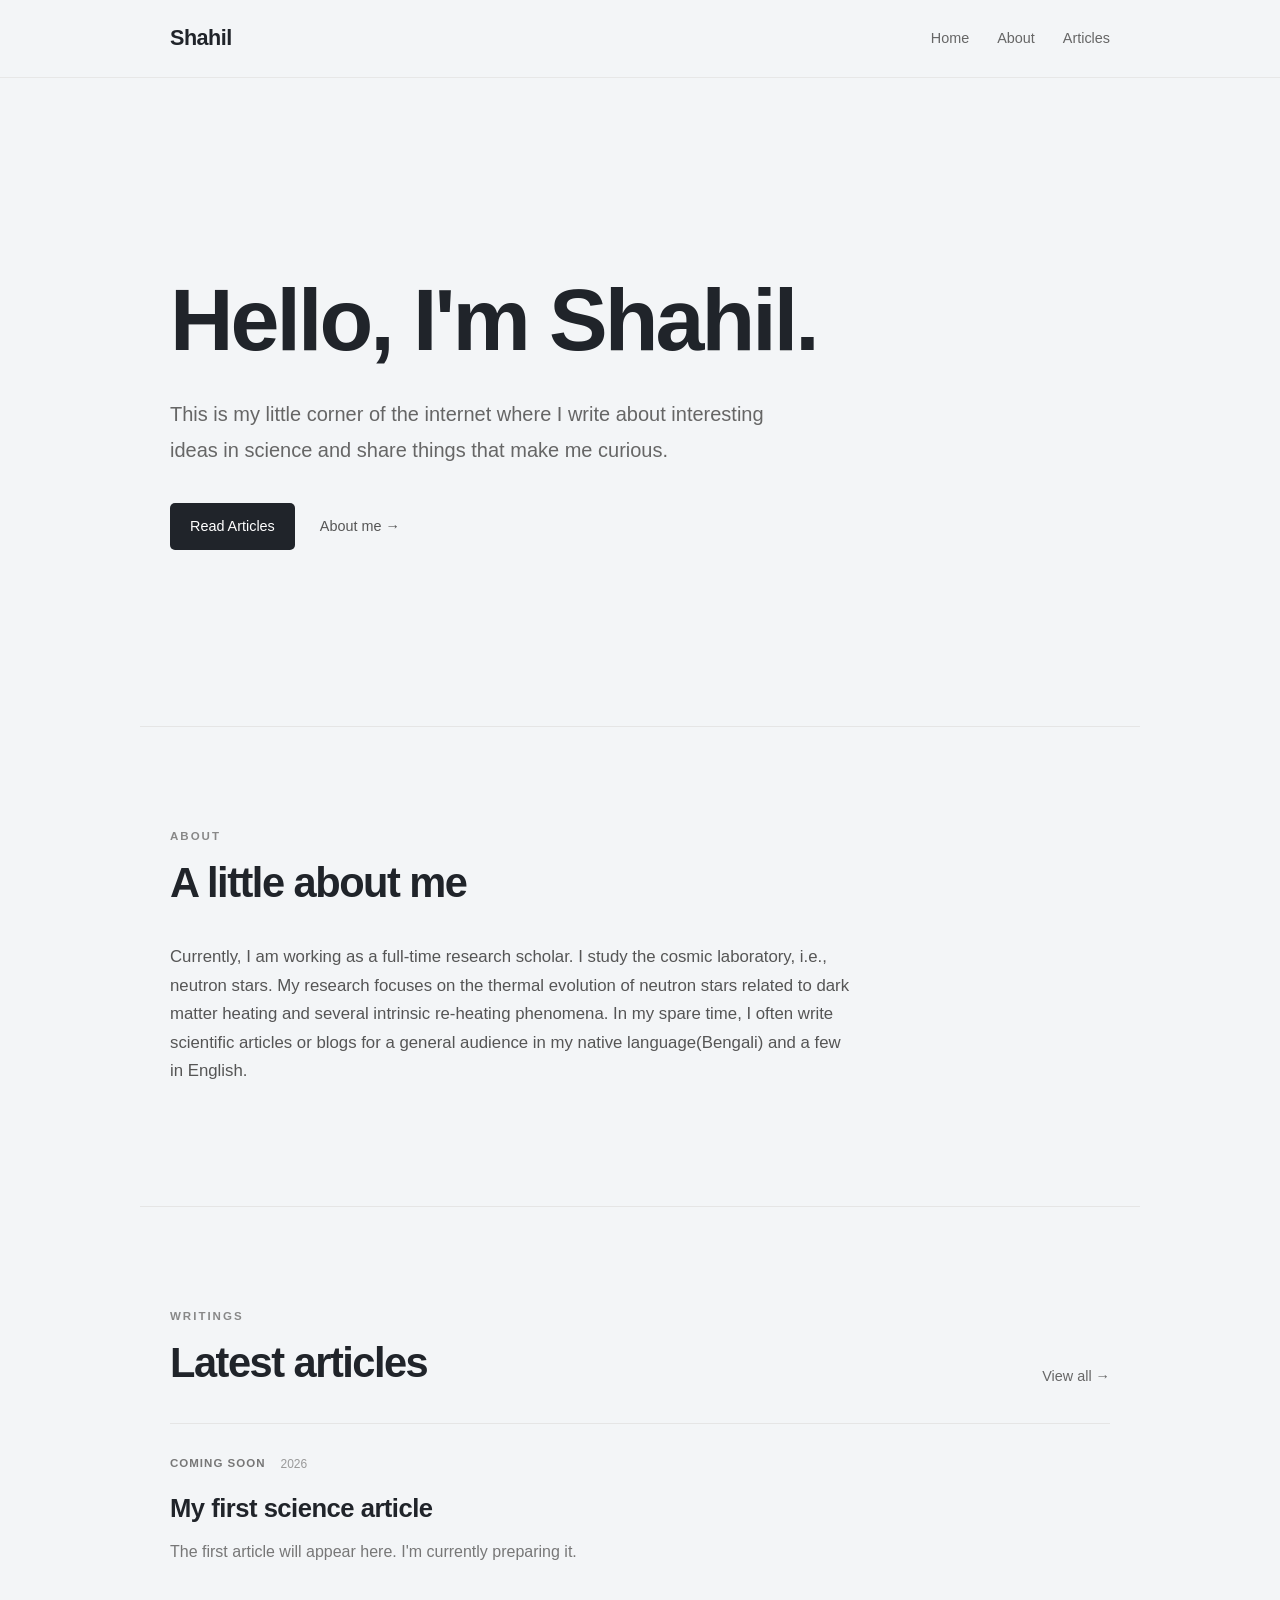
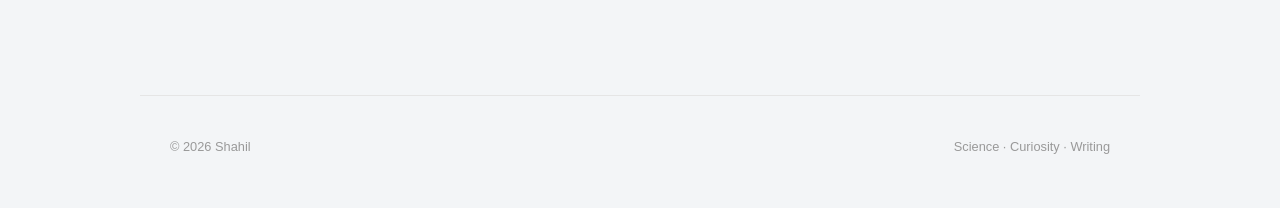
==== index.html @ 0a45401c "Revise about section with new research details Updated personal introduction and research focus in t" ====
<link rel="stylesheet" href="style.css">



<!DOCTYPE html>
<html lang="en">

<head>

    <meta charset="UTF-8">

    <meta name="viewport"
          content="width=device-width, initial-scale=1.0">

    <title>Shahil</title>

    <meta name="description"
          content="Shahil's personal website and science writing.">

    <link rel="stylesheet" href="style.css">

</head>


<body>


<!-- ================= NAVIGATION ================= -->

<header class="navbar">

    <div class="nav-container">

        <a href="index.html" class="logo">
            Shahil
        </a>

        <nav>

            <a href="index.html">
                Home
            </a>

            <a href="#about">
                About
            </a>

            <a href="articles.html">
                Articles
            </a>

        </nav>

    </div>

</header>



<!-- ================= MAIN ================= -->

<main>


    <!-- HERO -->

    <section class="hero">

        <div class="hero-content">

            <h1>
                Hello, I'm Shahil.
            </h1>

            <p>
                This is my little corner of the internet where
                I write about interesting ideas in science and
                share things that make me curious.
            </p>

            <div class="hero-buttons">

                <a href="articles.html"
                   class="button">
                    Read Articles
                </a>

                <a href="#about"
                   class="text-button">
                    About me →
                </a>

            </div>

        </div>

    </section>



    <!-- ABOUT -->

    <section id="about"
             class="section about">

        <div class="section-label">
            ABOUT
        </div>

        <h2>
            A little about me
        </h2>

        <div class="about-text">

            <p>
               Currently, I am working as a full-time research scholar. I study the cosmic laboratory, i.e., neutron stars. 
                My research focuses on the thermal evolution of neutron stars related to dark matter heating and several 
                intrinsic re-heating phenomena. In my spare time, I often write scientific articles or blogs for a general 
                audience in my native language(Bengali) and a few in English.
            </p>

           

        </div>

    </section>



    <!-- ARTICLES -->

    <section class="section articles">

        <div class="section-top">

            <div>

                <div class="section-label">
                    WRITINGS
                </div>

                <h2>
                    Latest articles
                </h2>

            </div>

            <a href="articles.html"
               class="view-all">
                View all →
            </a>

        </div>


        <!-- ARTICLE CARD -->

        <article class="article-card">

            <div class="article-info">

                <span class="language">
                    Coming soon
                </span>

                <span class="date">
                    2026
                </span>

            </div>

            <h3>
                My first science article
            </h3>

            <p>
                The first article will appear here.
                I'm currently preparing it.
            </p>

        </article>


    </section>



</main>



<!-- ================= FOOTER ================= -->

<footer>

    <p>
        © 2026 Shahil
    </p>

    <p>
        Science · Curiosity · Writing
    </p>

</footer>


</body>

</html>
---- style.css ----
/* =====================================================
   GENERAL
   ===================================================== */

* {
    margin: 0;
    padding: 0;
    box-sizing: border-box;
}


html {
    scroll-behavior: smooth;
}


body {

    font-family:
        -apple-system,
        BlinkMacSystemFont,
        "Segoe UI",
        Roboto,
        Helvetica,
        Arial,
        sans-serif;

    background: #f3f5f7;

    color: #20242a;

    line-height: 1.7;
}


a {
    color: inherit;
    text-decoration: none;
}



/* =====================================================
   NAVIGATION
   ===================================================== */

.navbar {

    position: sticky;

    top: 0;

    z-index: 100;

    background: rgba(243, 245, 247, 0.94);

    backdrop-filter: blur(10px);

    border-bottom: 1px solid #e7e7e7;
}


.nav-container {

    max-width: 1000px;

    margin: auto;

    padding: 20px 30px;

    display: flex;

    justify-content: space-between;

    align-items: center;
}


.logo {

    font-size: 1.35rem;

    font-weight: 700;

    letter-spacing: -0.5px;
}


nav {

    display: flex;

    gap: 28px;
}


nav a {

    font-size: 0.9rem;

    color: #666;

    transition: color 0.2s ease;
}


nav a:hover {

    color: #111;
}



/* =====================================================
   HERO
   ===================================================== */

.hero {

    max-width: 1000px;

    min-height: 72vh;

    margin: auto;

    padding: 120px 30px 100px;

    display: flex;

    align-items: center;
}


.hero-content {

    max-width: 700px;
}


.hero h1 {

    font-size: clamp(3rem, 7vw, 5.5rem);

    line-height: 1.05;

    letter-spacing: -3px;

    margin-bottom: 30px;
}


.hero p {

    max-width: 620px;

    font-size: 1.25rem;

    color: #666;

    line-height: 1.8;

    margin-bottom: 35px;
}


.hero-buttons {

    display: flex;

    align-items: center;

    gap: 25px;

    flex-wrap: wrap;
}


.button {

    display: inline-block;

    padding: 11px 20px;

    background: #20242a;

    color: white;

    border-radius: 5px;

    font-size: 0.9rem;

    transition:
        transform 0.2s ease,
        background 0.2s ease;
}


.button:hover {

    transform: translateY(-2px);

    background: #000;
}


.text-button {

    font-size: 0.9rem;

    color: #555;
}


.text-button:hover {

    color: #000;
}



/* =====================================================
   SECTIONS
   ===================================================== */

.section {

    max-width: 1000px;

    margin: auto;

    padding: 100px 30px;
}


.section-label {

    font-size: 0.72rem;

    font-weight: 700;

    letter-spacing: 2px;

    color: #888;

    margin-bottom: 12px;
}


.section h2 {

    font-size: 2.6rem;

    letter-spacing: -1.5px;

    line-height: 1.2;

    margin-bottom: 35px;
}



/* =====================================================
   ABOUT
   ===================================================== */

.about {

    border-top: 1px solid #e5e5e5;
}


.about-text {

    max-width: 680px;
}


.about-text p {

    color: #555;

    font-size: 1.05rem;

    margin-bottom: 20px;
}



/* =====================================================
   ARTICLES
   ===================================================== */

.articles {

    border-top: 1px solid #e5e5e5;
}


.section-top {

    display: flex;

    justify-content: space-between;

    align-items: flex-end;

    gap: 20px;

    margin-bottom: 35px;
}


.section-top h2 {

    margin-bottom: 0;
}


.view-all {

    color: #666;

    font-size: 0.9rem;

    white-space: nowrap;
}


.view-all:hover {

    color: #111;
}


.article-card {

    display: block;

    padding: 30px 0;

    border-top: 1px solid #e5e5e5;

    transition:
        padding-left 0.2s ease;
}


.article-card:hover {

    padding-left: 10px;
}


.article-info {

    display: flex;

    gap: 15px;

    margin-bottom: 12px;
}


.language {

    font-size: 0.72rem;

    font-weight: 700;

    letter-spacing: 1px;

    color: #777;

    text-transform: uppercase;
}


.date {

    font-size: 0.75rem;

    color: #999;
}


.article-card h3 {

    font-size: 1.6rem;

    margin-bottom: 8px;

    letter-spacing: -0.5px;
}


.article-card p {

    color: #777;

    max-width: 650px;
}



/* =====================================================
   FOOTER
   ===================================================== */

footer {

    max-width: 1000px;

    margin: auto;

    padding: 40px 30px 50px;

    border-top: 1px solid #e5e5e5;

    display: flex;

    justify-content: space-between;

    gap: 20px;

    flex-wrap: wrap;

    color: #999;

    font-size: 0.8rem;
}



/* =====================================================
   MOBILE
   ===================================================== */

@media (max-width: 650px) {

    .nav-container {

        padding: 18px 20px;
    }


    nav {

        gap: 15px;
    }


    nav a {

        font-size: 0.8rem;
    }


    .hero {

        min-height: 65vh;

        padding:
            80px 25px
            70px;
    }


    .hero h1 {

        font-size: 3.2rem;

        letter-spacing: -2px;
    }


    .hero p {

        font-size: 1.05rem;
    }


    .section {

        padding:
            75px 25px;
    }


    .section h2 {

        font-size: 2.2rem;
    }


    .section-top {

        align-items: flex-start;

        flex-direction: column;
    }


    footer {

        margin: 0 25px;

        padding-left: 0;

        padding-right: 0;
    }

}
---- style.css ----
/* =====================================================
   GENERAL
   ===================================================== */

* {
    margin: 0;
    padding: 0;
    box-sizing: border-box;
}


html {
    scroll-behavior: smooth;
}


body {

    font-family:
        -apple-system,
        BlinkMacSystemFont,
        "Segoe UI",
        Roboto,
        Helvetica,
        Arial,
        sans-serif;

    background: #f3f5f7;

    color: #20242a;

    line-height: 1.7;
}


a {
    color: inherit;
    text-decoration: none;
}



/* =====================================================
   NAVIGATION
   ===================================================== */

.navbar {

    position: sticky;

    top: 0;

    z-index: 100;

    background: rgba(243, 245, 247, 0.94);

    backdrop-filter: blur(10px);

    border-bottom: 1px solid #e7e7e7;
}


.nav-container {

    max-width: 1000px;

    margin: auto;

    padding: 20px 30px;

    display: flex;

    justify-content: space-between;

    align-items: center;
}


.logo {

    font-size: 1.35rem;

    font-weight: 700;

    letter-spacing: -0.5px;
}


nav {

    display: flex;

    gap: 28px;
}


nav a {

    font-size: 0.9rem;

    color: #666;

    transition: color 0.2s ease;
}


nav a:hover {

    color: #111;
}



/* =====================================================
   HERO
   ===================================================== */

.hero {

    max-width: 1000px;

    min-height: 72vh;

    margin: auto;

    padding: 120px 30px 100px;

    display: flex;

    align-items: center;
}


.hero-content {

    max-width: 700px;
}


.hero h1 {

    font-size: clamp(3rem, 7vw, 5.5rem);

    line-height: 1.05;

    letter-spacing: -3px;

    margin-bottom: 30px;
}


.hero p {

    max-width: 620px;

    font-size: 1.25rem;

    color: #666;

    line-height: 1.8;

    margin-bottom: 35px;
}


.hero-buttons {

    display: flex;

    align-items: center;

    gap: 25px;

    flex-wrap: wrap;
}


.button {

    display: inline-block;

    padding: 11px 20px;

    background: #20242a;

    color: white;

    border-radius: 5px;

    font-size: 0.9rem;

    transition:
        transform 0.2s ease,
        background 0.2s ease;
}


.button:hover {

    transform: translateY(-2px);

    background: #000;
}


.text-button {

    font-size: 0.9rem;

    color: #555;
}


.text-button:hover {

    color: #000;
}



/* =====================================================
   SECTIONS
   ===================================================== */

.section {

    max-width: 1000px;

    margin: auto;

    padding: 100px 30px;
}


.section-label {

    font-size: 0.72rem;

    font-weight: 700;

    letter-spacing: 2px;

    color: #888;

    margin-bottom: 12px;
}


.section h2 {

    font-size: 2.6rem;

    letter-spacing: -1.5px;

    line-height: 1.2;

    margin-bottom: 35px;
}



/* =====================================================
   ABOUT
   ===================================================== */

.about {

    border-top: 1px solid #e5e5e5;
}


.about-text {

    max-width: 680px;
}


.about-text p {

    color: #555;

    font-size: 1.05rem;

    margin-bottom: 20px;
}



/* =====================================================
   ARTICLES
   ===================================================== */

.articles {

    border-top: 1px solid #e5e5e5;
}


.section-top {

    display: flex;

    justify-content: space-between;

    align-items: flex-end;

    gap: 20px;

    margin-bottom: 35px;
}


.section-top h2 {

    margin-bottom: 0;
}


.view-all {

    color: #666;

    font-size: 0.9rem;

    white-space: nowrap;
}


.view-all:hover {

    color: #111;
}


.article-card {

    display: block;

    padding: 30px 0;

    border-top: 1px solid #e5e5e5;

    transition:
        padding-left 0.2s ease;
}


.article-card:hover {

    padding-left: 10px;
}


.article-info {

    display: flex;

    gap: 15px;

    margin-bottom: 12px;
}


.language {

    font-size: 0.72rem;

    font-weight: 700;

    letter-spacing: 1px;

    color: #777;

    text-transform: uppercase;
}


.date {

    font-size: 0.75rem;

    color: #999;
}


.article-card h3 {

    font-size: 1.6rem;

    margin-bottom: 8px;

    letter-spacing: -0.5px;
}


.article-card p {

    color: #777;

    max-width: 650px;
}



/* =====================================================
   FOOTER
   ===================================================== */

footer {

    max-width: 1000px;

    margin: auto;

    padding: 40px 30px 50px;

    border-top: 1px solid #e5e5e5;

    display: flex;

    justify-content: space-between;

    gap: 20px;

    flex-wrap: wrap;

    color: #999;

    font-size: 0.8rem;
}



/* =====================================================
   MOBILE
   ===================================================== */

@media (max-width: 650px) {

    .nav-container {

        padding: 18px 20px;
    }


    nav {

        gap: 15px;
    }


    nav a {

        font-size: 0.8rem;
    }


    .hero {

        min-height: 65vh;

        padding:
            80px 25px
            70px;
    }


    .hero h1 {

        font-size: 3.2rem;

        letter-spacing: -2px;
    }


    .hero p {

        font-size: 1.05rem;
    }


    .section {

        padding:
            75px 25px;
    }


    .section h2 {

        font-size: 2.2rem;
    }


    .section-top {

        align-items: flex-start;

        flex-direction: column;
    }


    footer {

        margin: 0 25px;

        padding-left: 0;

        padding-right: 0;
    }

}
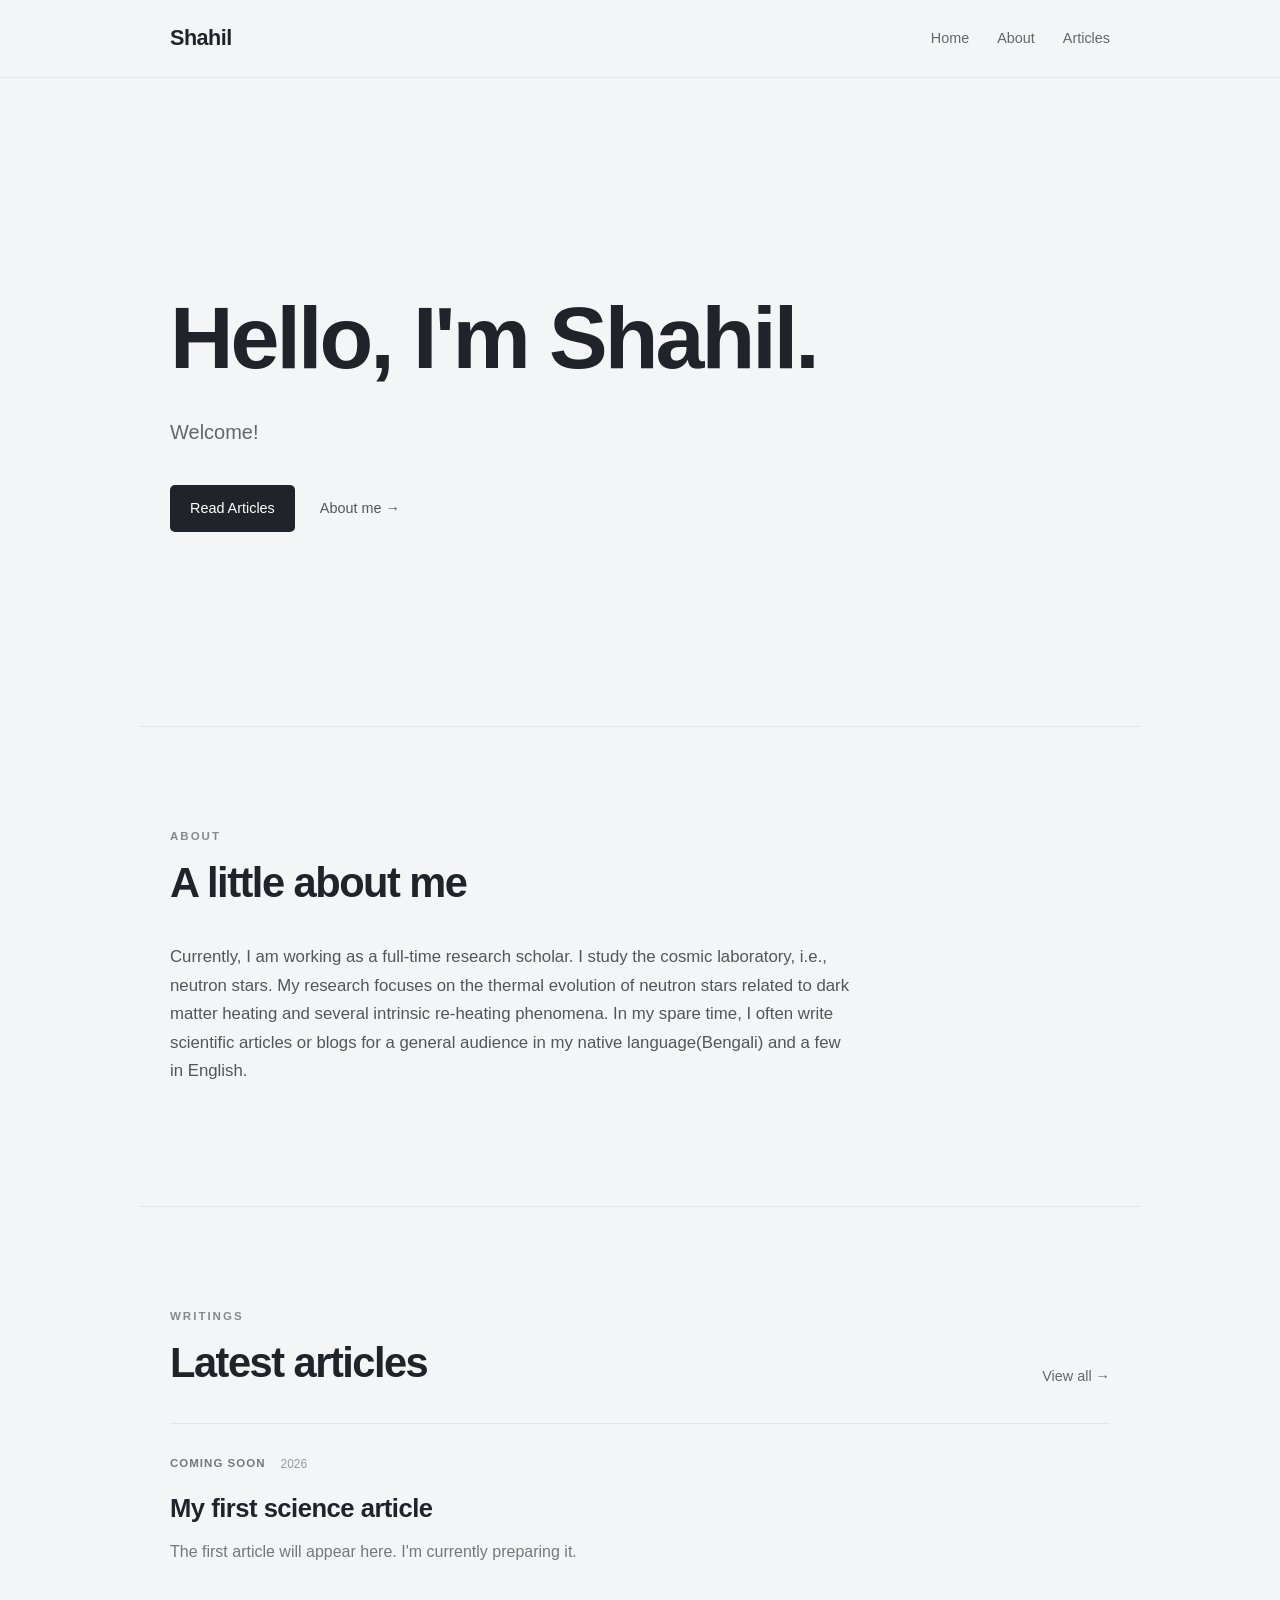
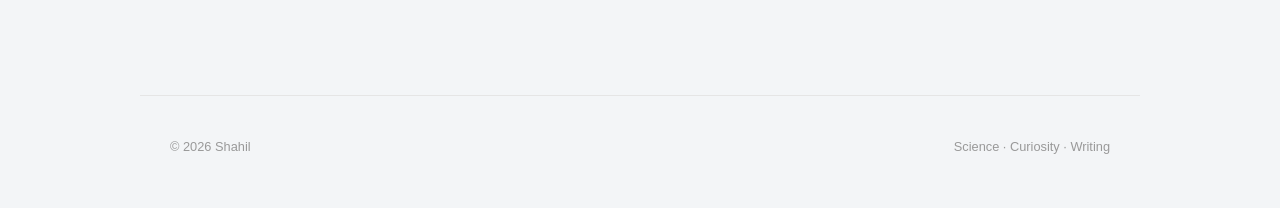
==== commit 39f5b84a: "Update welcome message in index.html Removed introductory text and added a welcome message." ====
--- a/index.html
+++ b/index.html
@@ -74,9 +74,7 @@
             </h1>
 
             <p>
-                This is my little corner of the internet where
-                I write about interesting ideas in science and
-                share things that make me curious.
+                Welcome!
             </p>
 
             <div class="hero-buttons">
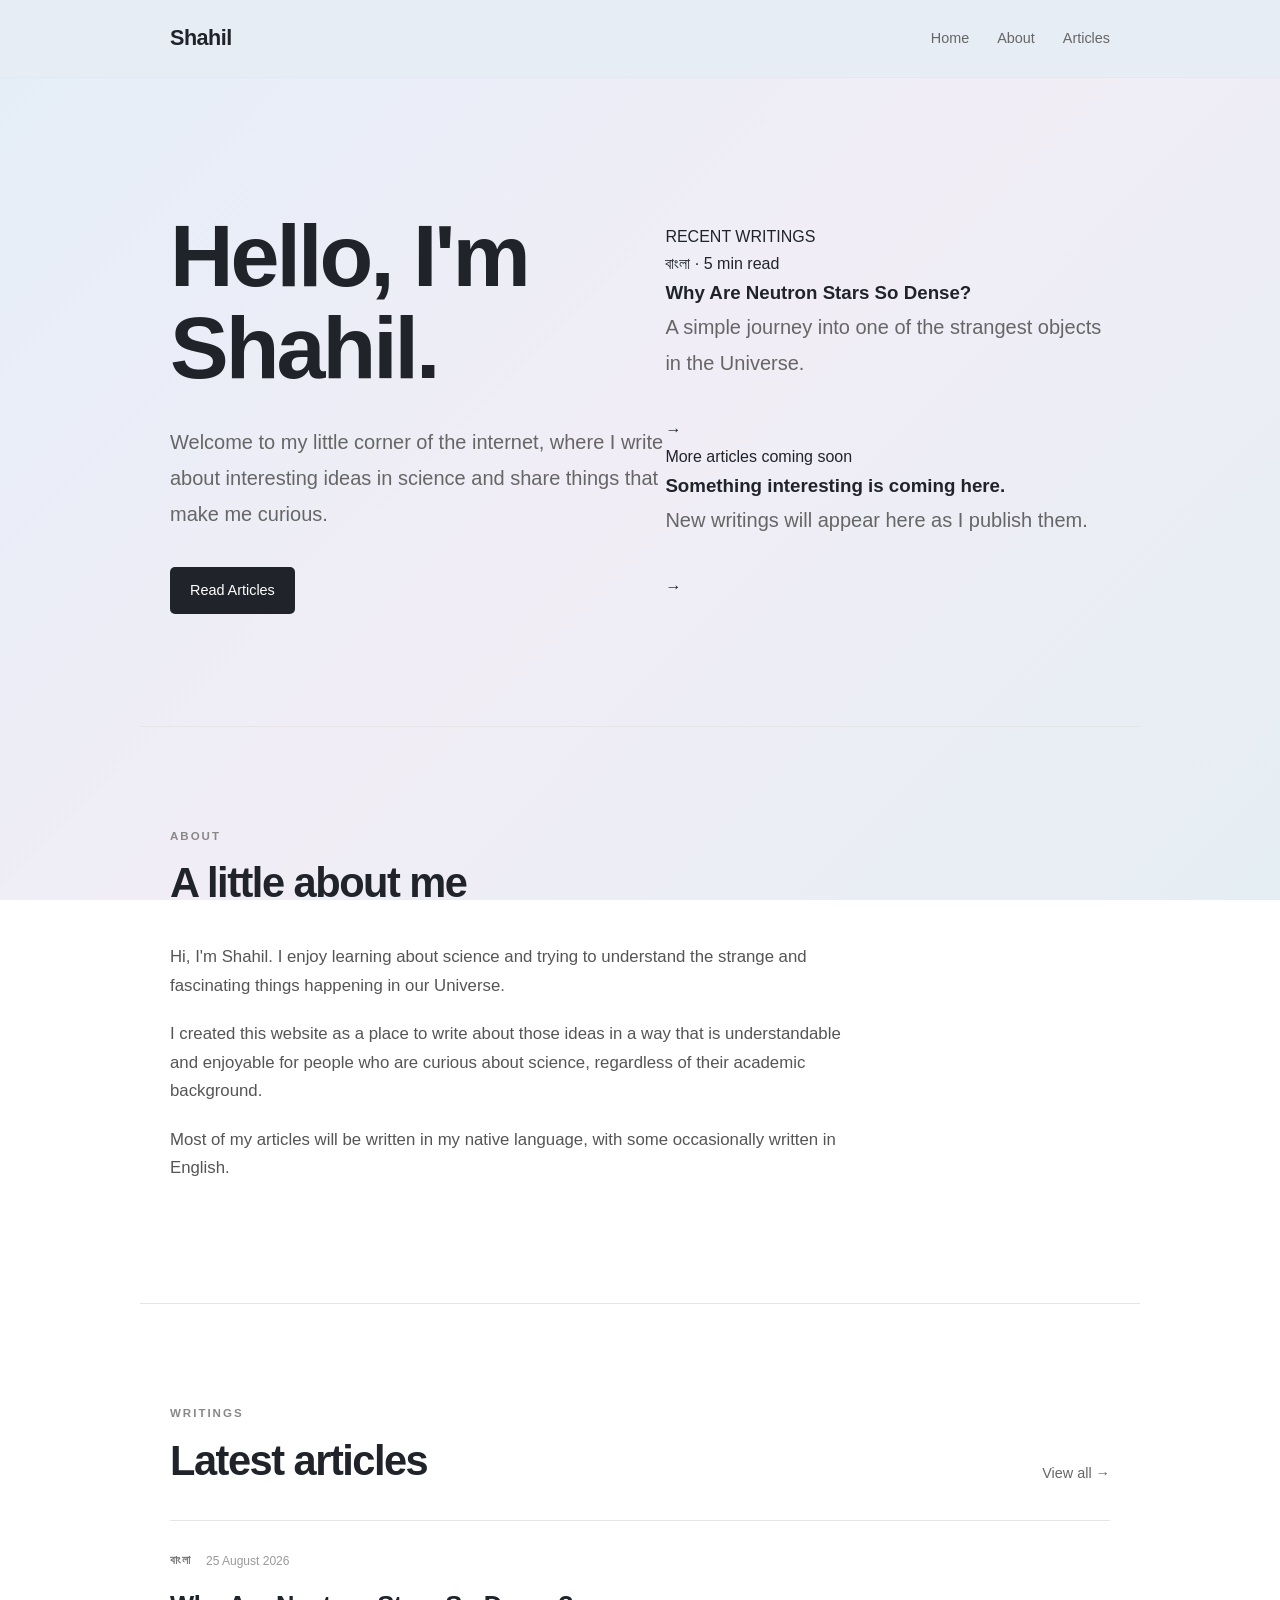
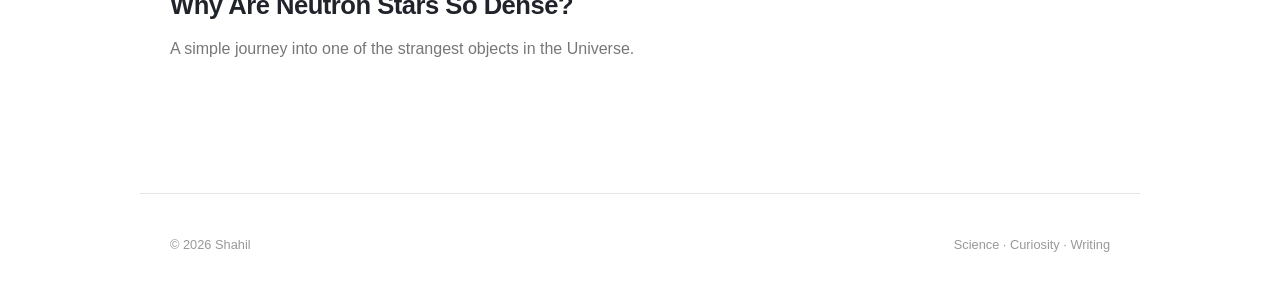
==== commit 257ba247: "Revise index.html with new content and layout Updated the content and structure of the index.html fi" ====
--- a/index.html
+++ b/index.html
@@ -1,8 +1,3 @@
-
-<link rel="stylesheet" href="style.css">
-
-
-
 <!DOCTYPE html>
 <html lang="en">
 
@@ -26,7 +21,9 @@
 <body>
 
 
-<!-- ================= NAVIGATION ================= -->
+<!-- =====================================================
+     NAVIGATION
+     ===================================================== -->
 
 <header class="navbar">
 
@@ -36,6 +33,7 @@
             Shahil
         </a>
 
+
         <nav>
 
             <a href="index.html">
@@ -58,14 +56,21 @@
 
 
 
-<!-- ================= MAIN ================= -->
+<!-- =====================================================
+     MAIN
+     ===================================================== -->
 
 <main>
 
 
-    <!-- HERO -->
+    <!-- =================================================
+         HERO
+         ================================================= -->
 
     <section class="hero">
+
+
+        <!-- LEFT SIDE -->
 
         <div class="hero-content">
 
@@ -73,9 +78,13 @@
                 Hello, I'm Shahil.
             </h1>
 
-            <p>
-                Welcome!
-            </p>
+
+            <p>
+                Welcome to my little corner of the internet,
+                where I write about interesting ideas in science
+                and share things that make me curious.
+            </p>
+
 
             <div class="hero-buttons">
 
@@ -84,54 +93,147 @@
                     Read Articles
                 </a>
 
-                <a href="#about"
-                   class="text-button">
-                    About me →
-                </a>
-
             </div>
 
         </div>
 
+
+
+        <!-- RIGHT SIDE — RECENT ARTICLES -->
+
+        <div class="hero-articles">
+
+
+            <div class="hero-articles-label">
+                RECENT WRITINGS
+            </div>
+
+
+
+            <!-- ARTICLE 1 -->
+
+            <a href="articles/test-article.html"
+               class="hero-article">
+
+                <div class="hero-article-language">
+                    বাংলা · 5 min read
+                </div>
+
+
+                <h3>
+                    Why Are Neutron Stars
+                    So Dense?
+                </h3>
+
+
+                <p>
+                    A simple journey into one of
+                    the strangest objects in the Universe.
+                </p>
+
+
+                <span class="hero-article-arrow">
+                    →
+                </span>
+
+            </a>
+
+
+
+            <!-- ARTICLE 2 — TEMPORARY -->
+
+            <a href="articles.html"
+               class="hero-article">
+
+                <div class="hero-article-language">
+                    More articles coming soon
+                </div>
+
+
+                <h3>
+                    Something interesting
+                    is coming here.
+                </h3>
+
+
+                <p>
+                    New writings will appear here
+                    as I publish them.
+                </p>
+
+
+                <span class="hero-article-arrow">
+                    →
+                </span>
+
+            </a>
+
+
+        </div>
+
+
     </section>
 
 
 
-    <!-- ABOUT -->
+    <!-- =================================================
+         ABOUT
+         ================================================= -->
 
     <section id="about"
              class="section about">
 
+
         <div class="section-label">
             ABOUT
         </div>
+
 
         <h2>
             A little about me
         </h2>
 
+
         <div class="about-text">
 
             <p>
-               Currently, I am working as a full-time research scholar. I study the cosmic laboratory, i.e., neutron stars. 
-                My research focuses on the thermal evolution of neutron stars related to dark matter heating and several 
-                intrinsic re-heating phenomena. In my spare time, I often write scientific articles or blogs for a general 
-                audience in my native language(Bengali) and a few in English.
-            </p>
-
-           
-
-        </div>
+                Hi, I'm Shahil. I enjoy learning about science
+                and trying to understand the strange and
+                fascinating things happening in our Universe.
+            </p>
+
+
+            <p>
+                I created this website as a place to write
+                about those ideas in a way that is
+                understandable and enjoyable for people who
+                are curious about science, regardless of
+                their academic background.
+            </p>
+
+
+            <p>
+                Most of my articles will be written in my
+                native language, with some occasionally
+                written in English.
+            </p>
+
+        </div>
+
 
     </section>
 
 
 
-    <!-- ARTICLES -->
+    <!-- =================================================
+         ARTICLES
+         ================================================= -->
 
     <section class="section articles">
 
+
         <div class="section-top">
+
 
             <div>
 
@@ -139,57 +241,69 @@
                     WRITINGS
                 </div>
 
+
                 <h2>
                     Latest articles
                 </h2>
 
             </div>
 
+
             <a href="articles.html"
                class="view-all">
                 View all →
             </a>
 
-        </div>
-
-
-        <!-- ARTICLE CARD -->
-
-        <article class="article-card">
+
+        </div>
+
+
+
+        <!-- ARTICLE -->
+
+        <a href="articles/test-article.html"
+           class="article-card">
+
 
             <div class="article-info">
 
                 <span class="language">
-                    Coming soon
+                    বাংলা
                 </span>
 
+
                 <span class="date">
-                    2026
+                    25 August 2026
                 </span>
 
             </div>
 
+
             <h3>
-                My first science article
+                Why Are Neutron Stars So Dense?
             </h3>
 
-            <p>
-                The first article will appear here.
-                I'm currently preparing it.
-            </p>
-
-        </article>
+
+            <p>
+                A simple journey into one of the strangest
+                objects in the Universe.
+            </p>
+
+
+        </a>
+
 
 
     </section>
 
 
-
 </main>
 
 
 
-<!-- ================= FOOTER ================= -->
+<!-- =====================================================
+     FOOTER
+     ===================================================== -->
 
 <footer>
 
@@ -197,6 +311,7 @@
         © 2026 Shahil
     </p>
 
+
     <p>
         Science · Curiosity · Writing
     </p>
@@ -207,4 +322,3 @@
 </body>
 
 </html>
-
--- a/style.css
+++ b/style.css
@@ -15,7 +15,6 @@
 
 
 body {
-
     font-family:
         -apple-system,
         BlinkMacSystemFont,
@@ -25,13 +24,19 @@
         Arial,
         sans-serif;
 
-    background: #f3f5f7;
+    background: linear-gradient(
+        135deg,
+        #e4eef8 0%,
+        #f1edf6 50%,
+        #e5eef3 100%
+    );
+
+    background-attachment: fixed;
 
     color: #20242a;
 
     line-height: 1.7;
 }
-
 
 a {
     color: inherit;
@@ -52,7 +57,7 @@
 
     z-index: 100;
 
-    background: rgba(243, 245, 247, 0.94);
+    background: rgba(230, 237, 245, 0.94);
 
     backdrop-filter: blur(10px);
 
@@ -510,3 +515,326 @@
     }
 
 }
+/* =====================================================
+   ARTICLE PAGE
+   ===================================================== */
+
+.article-page {
+
+    max-width: 800px;
+
+    margin: auto;
+
+    padding:
+        100px 30px
+        120px;
+}
+
+
+/* ARTICLE HEADER */
+
+.article-header {
+
+    margin-bottom: 70px;
+
+}
+
+
+.article-label {
+
+    font-size: 0.72rem;
+
+    font-weight: 700;
+
+    letter-spacing: 2px;
+
+    color: #888;
+
+    margin-bottom: 20px;
+
+}
+
+
+.article-header h1 {
+
+    font-size:
+        clamp(2.7rem, 6vw, 4.8rem);
+
+    line-height: 1.08;
+
+    letter-spacing: -2.5px;
+
+    margin-bottom: 25px;
+
+}
+
+
+.article-description {
+
+    font-size: 1.2rem;
+
+    color: #666;
+
+    line-height: 1.7;
+
+    margin-bottom: 25px;
+
+}
+
+
+.article-meta {
+
+    display: flex;
+
+    gap: 18px;
+
+    flex-wrap: wrap;
+
+    color: #888;
+
+    font-size: 0.78rem;
+
+}
+
+
+.article-meta span:not(:last-child)::after {
+
+    content: "·";
+
+    margin-left: 18px;
+
+}
+
+
+
+/* ARTICLE CONTENT */
+
+.article-content {
+
+    font-size: 1.08rem;
+
+    line-height: 1.9;
+
+}
+
+
+.article-content p {
+
+    margin-bottom: 28px;
+
+}
+
+
+.article-content h2 {
+
+    font-size: 2rem;
+
+    line-height: 1.3;
+
+    letter-spacing: -0.8px;
+
+    margin:
+
+        65px 0 25px;
+
+}
+
+
+.article-content h3 {
+
+    font-size: 1.45rem;
+
+    line-height: 1.4;
+
+    margin:
+
+        45px 0 20px;
+
+}
+
+
+.article-content a {
+
+    text-decoration: underline;
+
+    text-underline-offset: 3px;
+
+}
+
+
+/* EQUATIONS */
+
+.equation {
+
+    overflow-x: auto;
+
+    padding:
+
+        25px 10px;
+
+    margin:
+
+        35px 0;
+
+    text-align: center;
+
+}
+
+
+
+/* FIGURES */
+
+.article-content figure {
+
+    margin:
+
+        45px 0;
+
+}
+
+
+.article-content img {
+
+    display: block;
+
+    width: 100%;
+
+    height: auto;
+
+    border-radius: 6px;
+
+}
+
+
+.article-content figcaption {
+
+    margin-top: 12px;
+
+    text-align: center;
+
+    color: #888;
+
+    font-size: 0.8rem;
+
+    line-height: 1.5;
+
+}
+
+
+
+/* REFERENCES */
+
+.references {
+
+    border-top: 1px solid #dedede;
+
+    margin-top: 80px;
+
+    padding-top: 45px;
+
+}
+
+
+.references h2 {
+
+    font-size: 1.5rem;
+
+    margin-bottom: 25px;
+
+}
+
+
+.references ol {
+
+    padding-left: 25px;
+
+}
+
+
+.references li {
+
+    color: #666;
+
+    font-size: 0.9rem;
+
+    margin-bottom: 12px;
+
+}
+
+
+
+/* ARTICLE FOOTER */
+
+.article-footer {
+
+    margin-top: 70px;
+
+    padding-top: 30px;
+
+    border-top: 1px solid #dedede;
+
+}
+
+
+.article-footer a {
+
+    color: #555;
+
+    font-size: 0.9rem;
+
+}
+
+
+.article-footer a:hover {
+
+    color: #000;
+
+}
+
+
+
+/* MOBILE ARTICLE */
+
+@media (max-width: 650px) {
+
+    .article-page {
+
+        padding:
+            70px 25px
+            90px;
+
+    }
+
+
+    .article-header h1 {
+
+        font-size: 2.8rem;
+
+        letter-spacing: -1.5px;
+
+    }
+
+
+    .article-description {
+
+        font-size: 1.05rem;
+
+    }
+
+
+    .article-content {
+
+        font-size: 1rem;
+
+        line-height: 1.8;
+
+    }
+
+
+    .article-content h2 {
+
+        font-size: 1.75rem;
+
+    }
+
+}
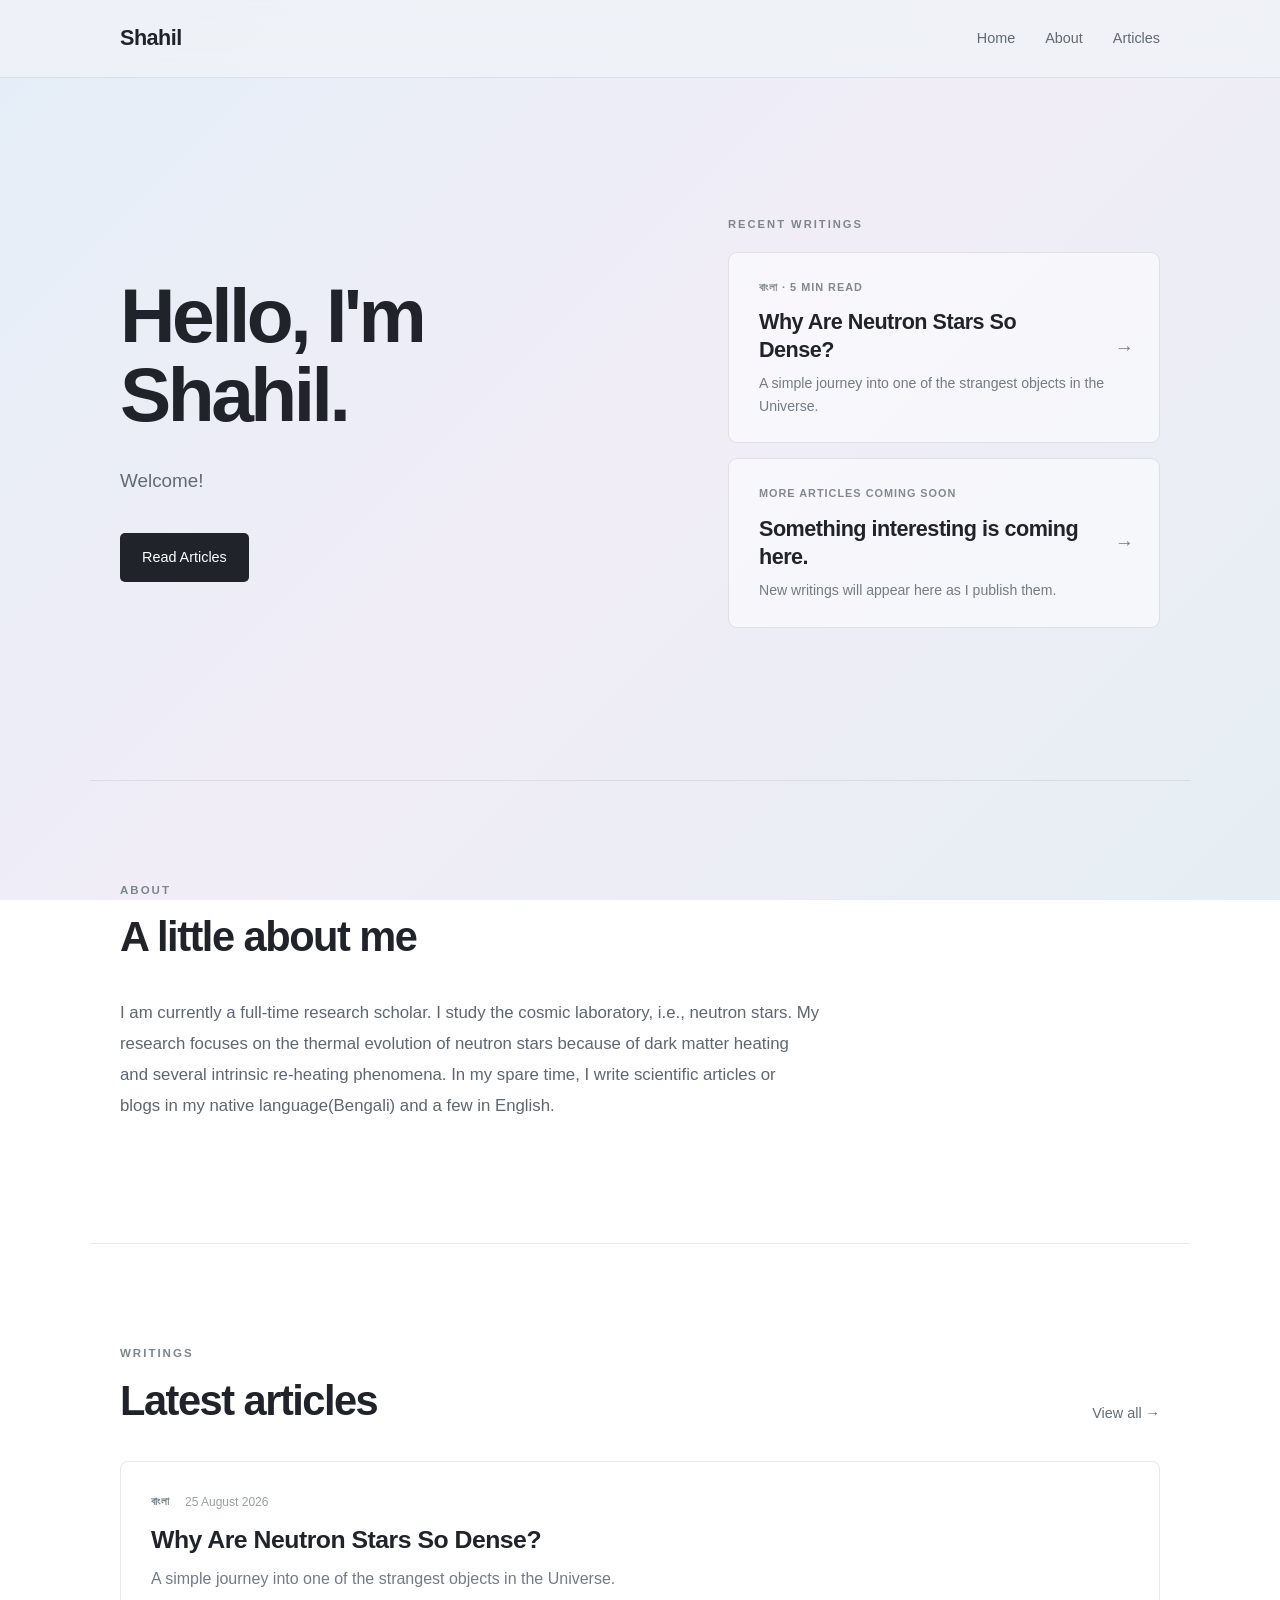
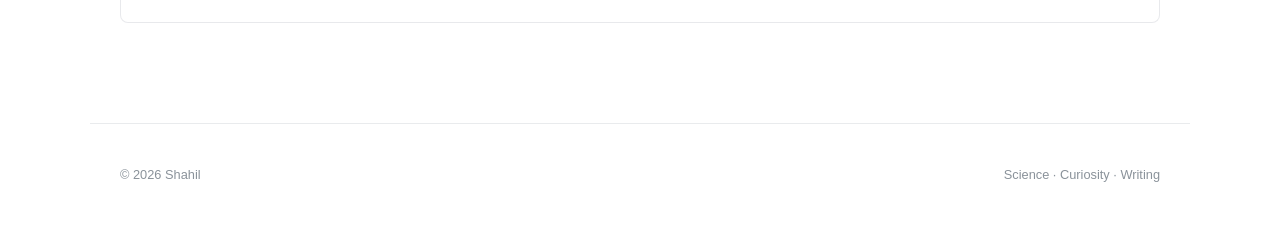
==== commit 82118fb2: "Revise introduction and about section in index.html Updated personal introduction and removed redund" ====
--- a/index.html
+++ b/index.html
@@ -80,9 +80,7 @@
 
 
             <p>
-                Welcome to my little corner of the internet,
-                where I write about interesting ideas in science
-                and share things that make me curious.
+                Welcome!
             </p>
 
 
@@ -197,26 +195,15 @@
         <div class="about-text">
 
             <p>
-                Hi, I'm Shahil. I enjoy learning about science
-                and trying to understand the strange and
-                fascinating things happening in our Universe.
+            I am currently a full-time research scholar. I study the cosmic laboratory, i.e., neutron stars. My research focuses
+                on the thermal evolution of neutron stars because of dark matter heating and several intrinsic re-heating phenomena. 
+                In my spare time, I write scientific articles or blogs in my native language(Bengali) and a few in English. 
+
+                
             </p>
 
 
-            <p>
-                I created this website as a place to write
-                about those ideas in a way that is
-                understandable and enjoyable for people who
-                are curious about science, regardless of
-                their academic background.
-            </p>
-
-
-            <p>
-                Most of my articles will be written in my
-                native language, with some occasionally
-                written in English.
-            </p>
+          
 
         </div>
 
--- a/style.css
+++ b/style.css
@@ -15,6 +15,7 @@
 
 
 body {
+
     font-family:
         -apple-system,
         BlinkMacSystemFont,
@@ -24,6 +25,10 @@
         Arial,
         sans-serif;
 
+    /*
+       Soft blue → lavender → blue-gray gradient
+    */
+
     background: linear-gradient(
         135deg,
         #e4eef8 0%,
@@ -36,7 +41,10 @@
     color: #20242a;
 
     line-height: 1.7;
-}
+
+    min-height: 100vh;
+}
+
 
 a {
     color: inherit;
@@ -55,23 +63,37 @@
 
     top: 0;
 
-    z-index: 100;
-
-    background: rgba(230, 237, 245, 0.94);
-
-    backdrop-filter: blur(10px);
-
-    border-bottom: 1px solid #e7e7e7;
+    z-index: 1000;
+
+    background: rgba(
+        239,
+        243,
+        248,
+        0.88
+    );
+
+    backdrop-filter: blur(12px);
+
+    -webkit-backdrop-filter: blur(12px);
+
+    border-bottom:
+        1px solid rgba(
+            120,
+            130,
+            145,
+            0.16
+        );
 }
 
 
 .nav-container {
 
-    max-width: 1000px;
+    max-width: 1100px;
 
     margin: auto;
 
-    padding: 20px 30px;
+    padding:
+        20px 30px;
 
     display: flex;
 
@@ -95,7 +117,7 @@
 
     display: flex;
 
-    gap: 28px;
+    gap: 30px;
 }
 
 
@@ -103,15 +125,16 @@
 
     font-size: 0.9rem;
 
-    color: #666;
-
-    transition: color 0.2s ease;
+    color: #626970;
+
+    transition:
+        color 0.2s ease;
 }
 
 
 nav a:hover {
 
-    color: #111;
+    color: #171b20;
 }
 
 
@@ -122,61 +145,76 @@
 
 .hero {
 
-    max-width: 1000px;
-
-    min-height: 72vh;
+    max-width: 1100px;
+
+    min-height: 78vh;
 
     margin: auto;
 
-    padding: 120px 30px 100px;
+    padding:
+        100px 30px;
+
+    display: grid;
+
+    grid-template-columns:
+        1.1fr 0.9fr;
+
+    gap: 80px;
+
+    align-items: center;
+}
+
+
+
+/* LEFT SIDE */
+
+.hero-content {
+
+    max-width: 650px;
+}
+
+
+.hero h1 {
+
+    font-size:
+        clamp(
+            3.2rem,
+            6vw,
+            5.8rem
+        );
+
+    line-height: 1.03;
+
+    letter-spacing: -3.5px;
+
+    margin-bottom: 30px;
+}
+
+
+.hero-content > p {
+
+    max-width: 600px;
+
+    font-size: 1.18rem;
+
+    color: #626a73;
+
+    line-height: 1.8;
+
+    margin-bottom: 35px;
+}
+
+
+
+/* HERO BUTTON */
+
+.hero-buttons {
 
     display: flex;
 
     align-items: center;
-}
-
-
-.hero-content {
-
-    max-width: 700px;
-}
-
-
-.hero h1 {
-
-    font-size: clamp(3rem, 7vw, 5.5rem);
-
-    line-height: 1.05;
-
-    letter-spacing: -3px;
-
-    margin-bottom: 30px;
-}
-
-
-.hero p {
-
-    max-width: 620px;
-
-    font-size: 1.25rem;
-
-    color: #666;
-
-    line-height: 1.8;
-
-    margin-bottom: 35px;
-}
-
-
-.hero-buttons {
-
-    display: flex;
-
-    align-items: center;
-
-    gap: 25px;
-
-    flex-wrap: wrap;
+
+    gap: 20px;
 }
 
 
@@ -184,252 +222,467 @@
 
     display: inline-block;
 
-    padding: 11px 20px;
+    padding:
+        12px 22px;
 
     background: #20242a;
 
-    color: white;
+    color: #ffffff;
 
     border-radius: 5px;
 
     font-size: 0.9rem;
+
+    font-weight: 500;
 
     transition:
         transform 0.2s ease,
-        background 0.2s ease;
+        background 0.2s ease,
+        box-shadow 0.2s ease;
 }
 
 
 .button:hover {
 
-    transform: translateY(-2px);
-
-    background: #000;
-}
-
-
-.text-button {
+    transform:
+        translateY(-2px);
+
+    background: #11151a;
+
+    box-shadow:
+        0 8px 20px
+        rgba(20, 25, 35, 0.12);
+}
+
+
+
+/* =====================================================
+   HERO ARTICLES
+   ===================================================== */
+
+.hero-articles {
+
+    width: 100%;
+}
+
+
+.hero-articles-label {
+
+    font-size: 0.7rem;
+
+    font-weight: 700;
+
+    letter-spacing: 2px;
+
+    color: #7d858d;
+
+    margin-bottom: 18px;
+}
+
+
+.hero-article {
+
+    position: relative;
+
+    display: block;
+
+    padding:
+        25px 30px;
+
+    margin-bottom: 15px;
+
+    background:
+        rgba(
+            255,
+            255,
+            255,
+            0.55
+        );
+
+    border:
+        1px solid
+        rgba(
+            100,
+            110,
+            125,
+            0.17
+        );
+
+    border-radius: 9px;
+
+    transition:
+        transform 0.2s ease,
+        background 0.2s ease,
+        box-shadow 0.2s ease;
+}
+
+
+.hero-article:hover {
+
+    transform:
+        translateY(-3px);
+
+    background:
+        rgba(
+            255,
+            255,
+            255,
+            0.82
+        );
+
+    box-shadow:
+        0 12px 30px
+        rgba(
+            50,
+            60,
+            80,
+            0.09
+        );
+}
+
+
+.hero-article-language {
+
+    font-size: 0.68rem;
+
+    font-weight: 700;
+
+    letter-spacing: 1px;
+
+    color: #818890;
+
+    text-transform: uppercase;
+}
+
+
+.hero-article h3 {
+
+    font-size: 1.35rem;
+
+    line-height: 1.3;
+
+    letter-spacing: -0.5px;
+
+    margin:
+        12px 35px 8px 0;
+}
+
+
+.hero-article p {
+
+    font-size: 0.88rem;
+
+    line-height: 1.6;
+
+    color: #737b84;
+
+    margin: 0;
+}
+
+
+.hero-article-arrow {
+
+    position: absolute;
+
+    right: 25px;
+
+    top: 50%;
+
+    transform:
+        translateY(-50%);
+
+    font-size: 1.2rem;
+
+    color: #777f87;
+}
+
+
+
+/* =====================================================
+   GENERAL SECTIONS
+   ===================================================== */
+
+.section {
+
+    max-width: 1100px;
+
+    margin: auto;
+
+    padding:
+        100px 30px;
+}
+
+
+.section-label {
+
+    font-size: 0.72rem;
+
+    font-weight: 700;
+
+    letter-spacing: 2px;
+
+    color: #7d858d;
+
+    margin-bottom: 12px;
+}
+
+
+.section h2 {
+
+    font-size: 2.6rem;
+
+    letter-spacing: -1.5px;
+
+    line-height: 1.2;
+
+    margin-bottom: 35px;
+}
+
+
+
+/* =====================================================
+   ABOUT
+   ===================================================== */
+
+.about {
+
+    border-top:
+        1px solid
+        rgba(
+            120,
+            130,
+            145,
+            0.16
+        );
+}
+
+
+.about-text {
+
+    max-width: 700px;
+}
+
+
+.about-text p {
+
+    color: #5e6670;
+
+    font-size: 1.05rem;
+
+    line-height: 1.85;
+
+    margin-bottom: 22px;
+}
+
+
+
+/* =====================================================
+   ARTICLES SECTION
+   ===================================================== */
+
+.articles {
+
+    border-top:
+        1px solid
+        rgba(
+            120,
+            130,
+            145,
+            0.16
+        );
+}
+
+
+.section-top {
+
+    display: flex;
+
+    justify-content:
+        space-between;
+
+    align-items:
+        flex-end;
+
+    gap: 20px;
+
+    margin-bottom: 35px;
+}
+
+
+.section-top h2 {
+
+    margin-bottom: 0;
+}
+
+
+.view-all {
+
+    color: #646c74;
 
     font-size: 0.9rem;
 
-    color: #555;
-}
-
-
-.text-button:hover {
-
-    color: #000;
-}
-
-
-
-/* =====================================================
-   SECTIONS
-   ===================================================== */
-
-.section {
-
-    max-width: 1000px;
+    white-space: nowrap;
+
+    transition:
+        color 0.2s ease;
+}
+
+
+.view-all:hover {
+
+    color: #171b20;
+}
+
+
+
+/* ARTICLE CARD */
+
+.article-card {
+
+    position: relative;
+
+    display: block;
+
+    padding:
+        30px;
+
+    background:
+        rgba(
+            255,
+            255,
+            255,
+            0.42
+        );
+
+    border:
+        1px solid
+        rgba(
+            100,
+            110,
+            125,
+            0.15
+        );
+
+    border-radius: 8px;
+
+    transition:
+        transform 0.2s ease,
+        background 0.2s ease,
+        box-shadow 0.2s ease;
+}
+
+
+.article-card:hover {
+
+    transform:
+        translateY(-3px);
+
+    background:
+        rgba(
+            255,
+            255,
+            255,
+            0.72
+        );
+
+    box-shadow:
+        0 10px 25px
+        rgba(
+            50,
+            60,
+            80,
+            0.07
+        );
+}
+
+
+.article-info {
+
+    display: flex;
+
+    gap: 15px;
+
+    margin-bottom: 12px;
+}
+
+
+.language {
+
+    font-size: 0.68rem;
+
+    font-weight: 700;
+
+    letter-spacing: 1px;
+
+    color: #777f87;
+
+    text-transform:
+        uppercase;
+}
+
+
+.date {
+
+    font-size: 0.75rem;
+
+    color: #999fa5;
+}
+
+
+.article-card h3 {
+
+    font-size: 1.55rem;
+
+    line-height: 1.3;
+
+    letter-spacing: -0.5px;
+
+    margin-bottom: 8px;
+}
+
+
+.article-card p {
+
+    color: #737b84;
+
+    max-width: 700px;
+}
+
+
+
+/* =====================================================
+   FOOTER
+   ===================================================== */
+
+footer {
+
+    max-width: 1100px;
 
     margin: auto;
 
-    padding: 100px 30px;
-}
-
-
-.section-label {
-
-    font-size: 0.72rem;
-
-    font-weight: 700;
-
-    letter-spacing: 2px;
-
-    color: #888;
-
-    margin-bottom: 12px;
-}
-
-
-.section h2 {
-
-    font-size: 2.6rem;
-
-    letter-spacing: -1.5px;
-
-    line-height: 1.2;
-
-    margin-bottom: 35px;
-}
-
-
-
-/* =====================================================
-   ABOUT
-   ===================================================== */
-
-.about {
-
-    border-top: 1px solid #e5e5e5;
-}
-
-
-.about-text {
-
-    max-width: 680px;
-}
-
-
-.about-text p {
-
-    color: #555;
-
-    font-size: 1.05rem;
-
-    margin-bottom: 20px;
-}
-
-
-
-/* =====================================================
-   ARTICLES
-   ===================================================== */
-
-.articles {
-
-    border-top: 1px solid #e5e5e5;
-}
-
-
-.section-top {
+    padding:
+        40px 30px
+        50px;
+
+    border-top:
+        1px solid
+        rgba(
+            120,
+            130,
+            145,
+            0.16
+        );
 
     display: flex;
 
-    justify-content: space-between;
-
-    align-items: flex-end;
+    justify-content:
+        space-between;
 
     gap: 20px;
 
-    margin-bottom: 35px;
-}
-
-
-.section-top h2 {
-
-    margin-bottom: 0;
-}
-
-
-.view-all {
-
-    color: #666;
-
-    font-size: 0.9rem;
-
-    white-space: nowrap;
-}
-
-
-.view-all:hover {
-
-    color: #111;
-}
-
-
-.article-card {
-
-    display: block;
-
-    padding: 30px 0;
-
-    border-top: 1px solid #e5e5e5;
-
-    transition:
-        padding-left 0.2s ease;
-}
-
-
-.article-card:hover {
-
-    padding-left: 10px;
-}
-
-
-.article-info {
-
-    display: flex;
-
-    gap: 15px;
-
-    margin-bottom: 12px;
-}
-
-
-.language {
-
-    font-size: 0.72rem;
-
-    font-weight: 700;
-
-    letter-spacing: 1px;
-
-    color: #777;
-
-    text-transform: uppercase;
-}
-
-
-.date {
-
-    font-size: 0.75rem;
-
-    color: #999;
-}
-
-
-.article-card h3 {
-
-    font-size: 1.6rem;
-
-    margin-bottom: 8px;
-
-    letter-spacing: -0.5px;
-}
-
-
-.article-card p {
-
-    color: #777;
-
-    max-width: 650px;
-}
-
-
-
-/* =====================================================
-   FOOTER
-   ===================================================== */
-
-footer {
-
-    max-width: 1000px;
-
-    margin: auto;
-
-    padding: 40px 30px 50px;
-
-    border-top: 1px solid #e5e5e5;
-
-    display: flex;
-
-    justify-content: space-between;
-
-    gap: 20px;
-
     flex-wrap: wrap;
 
-    color: #999;
+    color: #8a929a;
 
     font-size: 0.8rem;
 }
@@ -440,74 +693,98 @@
    MOBILE
    ===================================================== */
 
-@media (max-width: 650px) {
+@media (max-width: 800px) {
+
+
+    /* NAVIGATION */
 
     .nav-container {
 
-        padding: 18px 20px;
+        padding:
+            18px 25px;
     }
 
 
     nav {
 
-        gap: 15px;
+        gap: 18px;
     }
 
 
     nav a {
 
-        font-size: 0.8rem;
-    }
-
+        font-size: 0.82rem;
+    }
+
+
+
+    /* HERO */
 
     .hero {
 
-        min-height: 65vh;
+        min-height: auto;
 
         padding:
             80px 25px
-            70px;
+            80px;
+
+        grid-template-columns:
+            1fr;
+
+        gap: 60px;
     }
 
 
     .hero h1 {
 
-        font-size: 3.2rem;
+        font-size: 3.4rem;
 
         letter-spacing: -2px;
     }
 
 
-    .hero p {
+    .hero-content > p {
 
         font-size: 1.05rem;
     }
 
 
+
+    /* SECTIONS */
+
     .section {
 
         padding:
-            75px 25px;
+            80px 25px;
     }
 
 
     .section h2 {
 
-        font-size: 2.2rem;
-    }
-
+        font-size: 2.3rem;
+    }
+
+
+
+    /* ARTICLE HEADING */
 
     .section-top {
 
-        align-items: flex-start;
-
-        flex-direction: column;
-    }
-
+        align-items:
+            flex-start;
+
+        flex-direction:
+            column;
+    }
+
+
+
+    /* FOOTER */
 
     footer {
 
-        margin: 0 25px;
+        margin:
+            0 25px;
 
         padding-left: 0;
 
@@ -515,326 +792,48 @@
     }
 
 }
-/* =====================================================
-   ARTICLE PAGE
-   ===================================================== */
-
-.article-page {
-
-    max-width: 800px;
-
-    margin: auto;
-
-    padding:
-        100px 30px
-        120px;
-}
-
-
-/* ARTICLE HEADER */
-
-.article-header {
-
-    margin-bottom: 70px;
-
-}
-
-
-.article-label {
-
-    font-size: 0.72rem;
-
-    font-weight: 700;
-
-    letter-spacing: 2px;
-
-    color: #888;
-
-    margin-bottom: 20px;
-
-}
-
-
-.article-header h1 {
-
-    font-size:
-        clamp(2.7rem, 6vw, 4.8rem);
-
-    line-height: 1.08;
-
-    letter-spacing: -2.5px;
-
-    margin-bottom: 25px;
-
-}
-
-
-.article-description {
-
-    font-size: 1.2rem;
-
-    color: #666;
-
-    line-height: 1.7;
-
-    margin-bottom: 25px;
-
-}
-
-
-.article-meta {
-
-    display: flex;
-
-    gap: 18px;
-
-    flex-wrap: wrap;
-
-    color: #888;
-
-    font-size: 0.78rem;
-
-}
-
-
-.article-meta span:not(:last-child)::after {
-
-    content: "·";
-
-    margin-left: 18px;
-
-}
-
-
-
-/* ARTICLE CONTENT */
-
-.article-content {
-
-    font-size: 1.08rem;
-
-    line-height: 1.9;
-
-}
-
-
-.article-content p {
-
-    margin-bottom: 28px;
-
-}
-
-
-.article-content h2 {
-
-    font-size: 2rem;
-
-    line-height: 1.3;
-
-    letter-spacing: -0.8px;
-
-    margin:
-
-        65px 0 25px;
-
-}
-
-
-.article-content h3 {
-
-    font-size: 1.45rem;
-
-    line-height: 1.4;
-
-    margin:
-
-        45px 0 20px;
-
-}
-
-
-.article-content a {
-
-    text-decoration: underline;
-
-    text-underline-offset: 3px;
-
-}
-
-
-/* EQUATIONS */
-
-.equation {
-
-    overflow-x: auto;
-
-    padding:
-
-        25px 10px;
-
-    margin:
-
-        35px 0;
-
-    text-align: center;
-
-}
-
-
-
-/* FIGURES */
-
-.article-content figure {
-
-    margin:
-
-        45px 0;
-
-}
-
-
-.article-content img {
-
-    display: block;
-
-    width: 100%;
-
-    height: auto;
-
-    border-radius: 6px;
-
-}
-
-
-.article-content figcaption {
-
-    margin-top: 12px;
-
-    text-align: center;
-
-    color: #888;
-
-    font-size: 0.8rem;
-
-    line-height: 1.5;
-
-}
-
-
-
-/* REFERENCES */
-
-.references {
-
-    border-top: 1px solid #dedede;
-
-    margin-top: 80px;
-
-    padding-top: 45px;
-
-}
-
-
-.references h2 {
-
-    font-size: 1.5rem;
-
-    margin-bottom: 25px;
-
-}
-
-
-.references ol {
-
-    padding-left: 25px;
-
-}
-
-
-.references li {
-
-    color: #666;
-
-    font-size: 0.9rem;
-
-    margin-bottom: 12px;
-
-}
-
-
-
-/* ARTICLE FOOTER */
-
-.article-footer {
-
-    margin-top: 70px;
-
-    padding-top: 30px;
-
-    border-top: 1px solid #dedede;
-
-}
-
-
-.article-footer a {
-
-    color: #555;
-
-    font-size: 0.9rem;
-
-}
-
-
-.article-footer a:hover {
-
-    color: #000;
-
-}
-
-
-
-/* MOBILE ARTICLE */
-
-@media (max-width: 650px) {
-
-    .article-page {
+
+
+
+/* =====================================================
+   SMALL MOBILE
+   ===================================================== */
+
+@media (max-width: 500px) {
+
+
+    .nav-container {
+
+        flex-direction:
+            column;
+
+        gap: 12px;
+    }
+
+
+    .hero h1 {
+
+        font-size: 2.9rem;
+    }
+
+
+    .hero-article {
 
         padding:
-            70px 25px
-            90px;
-
-    }
-
-
-    .article-header h1 {
-
-        font-size: 2.8rem;
-
-        letter-spacing: -1.5px;
-
-    }
-
-
-    .article-description {
-
-        font-size: 1.05rem;
-
-    }
-
-
-    .article-content {
-
-        font-size: 1rem;
-
-        line-height: 1.8;
-
-    }
-
-
-    .article-content h2 {
-
-        font-size: 1.75rem;
-
-    }
-
-}
+            22px;
+    }
+
+
+    .hero-article h3 {
+
+        font-size: 1.2rem;
+    }
+
+
+    .article-card {
+
+        padding:
+            25px;
+    }
+
+}
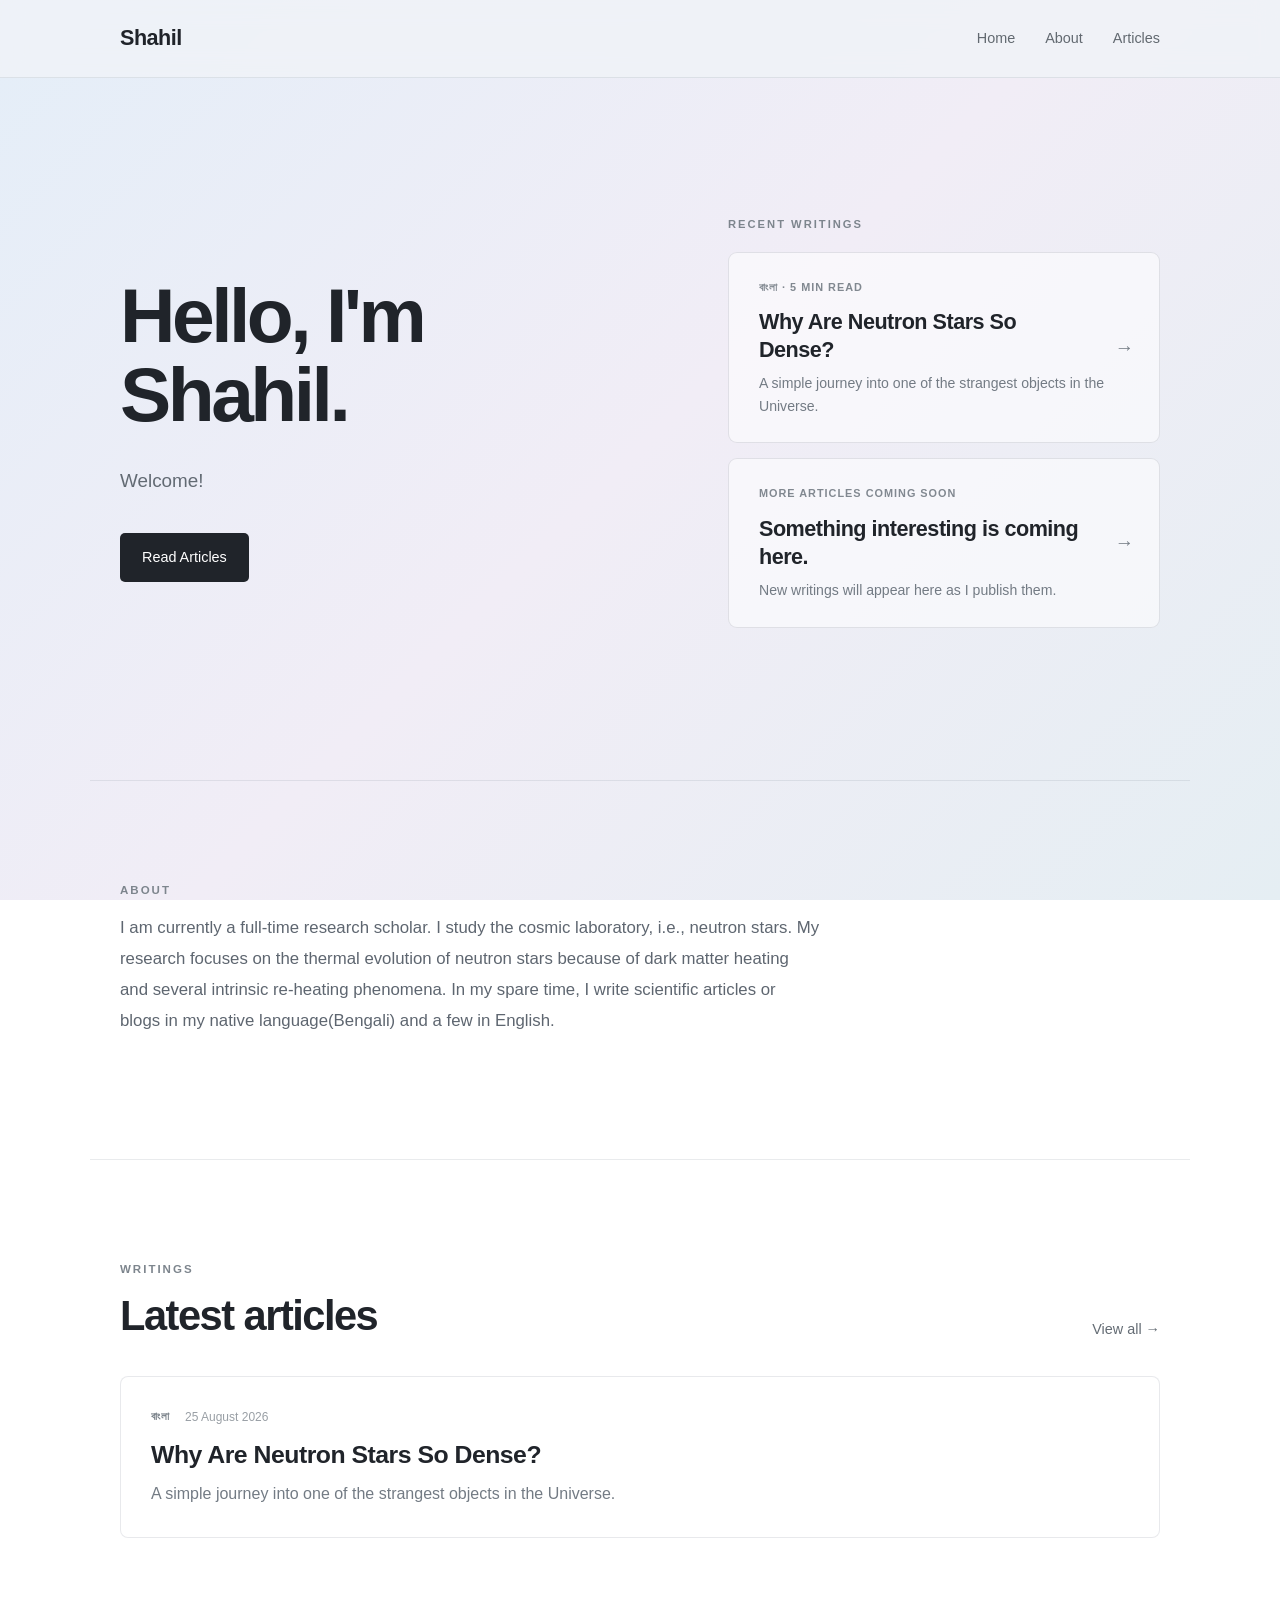
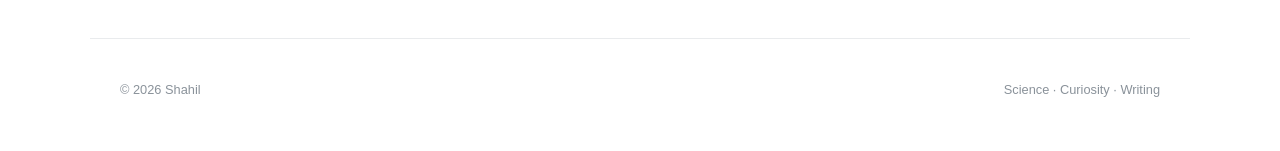
==== commit 27e93ac9: "Remove heading from about section Removed the 'A little about me' heading from the about section." ====
--- a/index.html
+++ b/index.html
@@ -187,9 +187,7 @@
         </div>
 
 
-        <h2>
-            A little about me
-        </h2>
+       
 
 
         <div class="about-text">
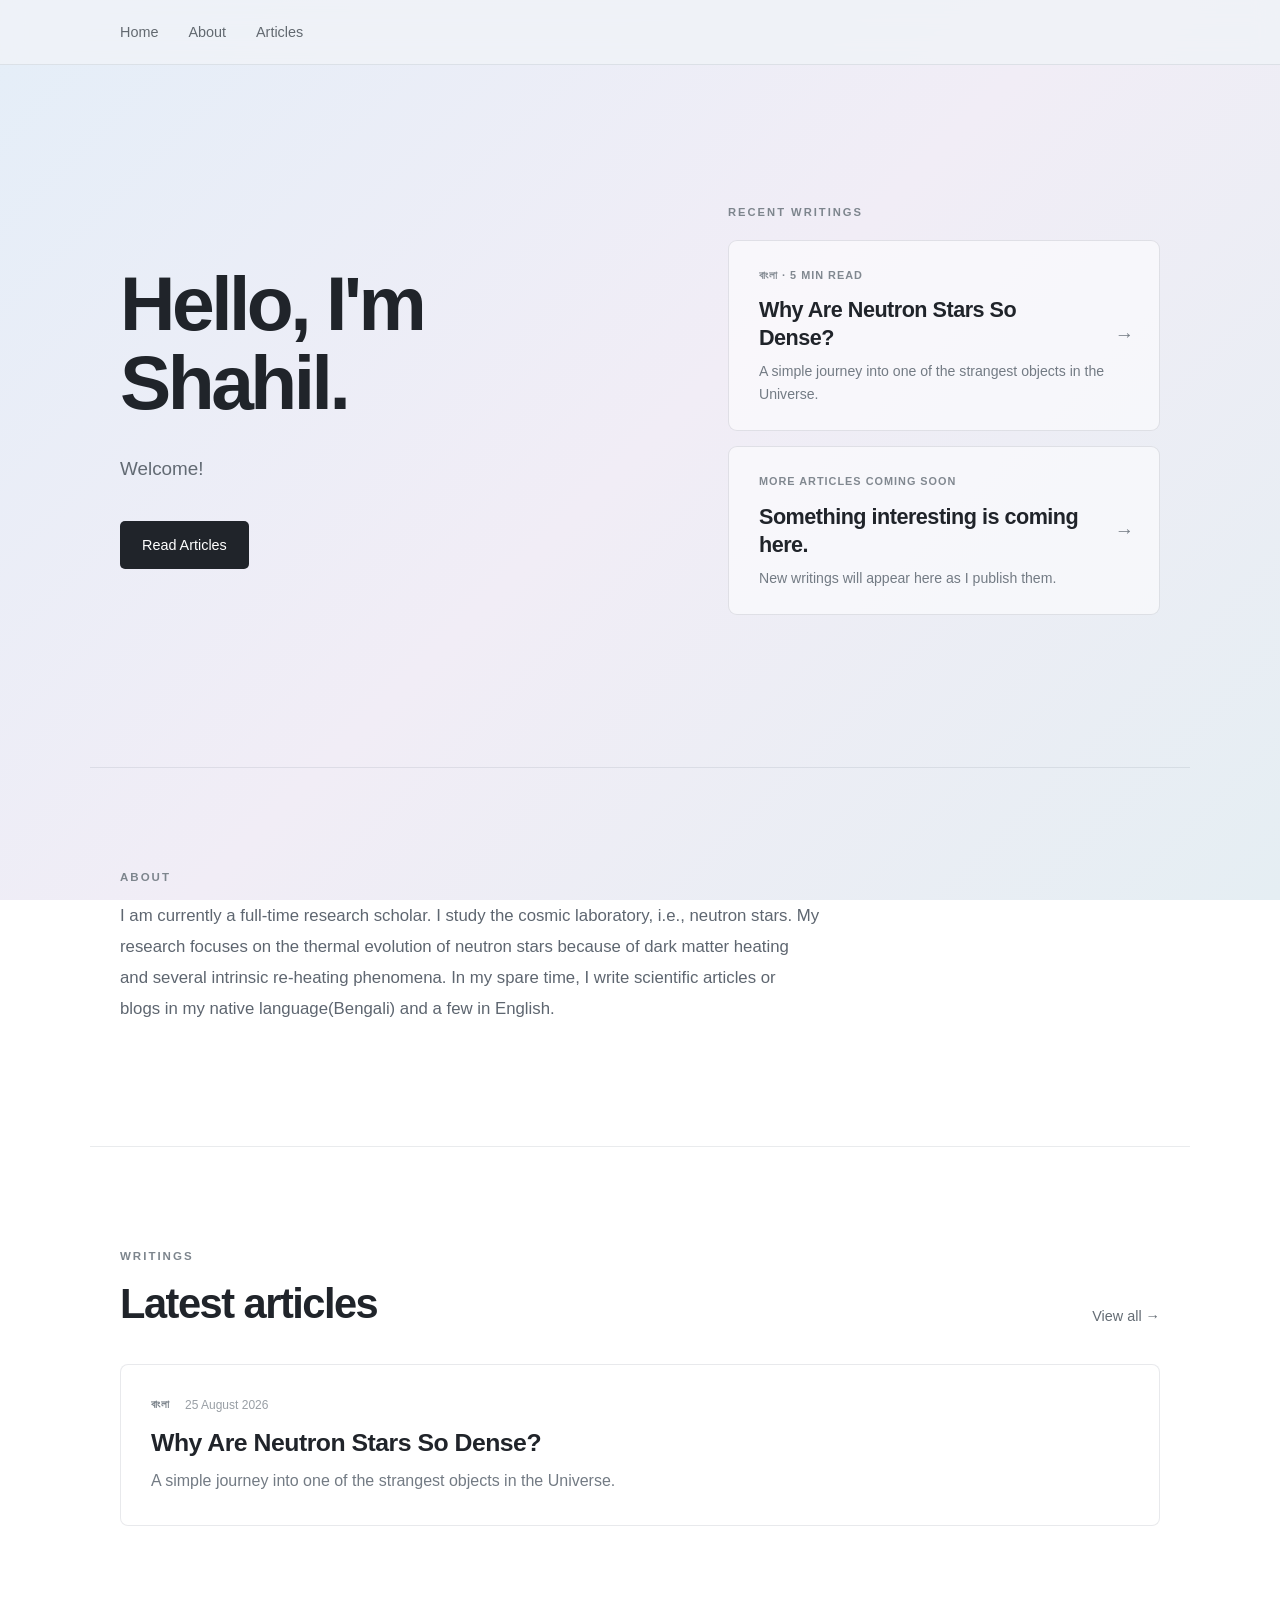
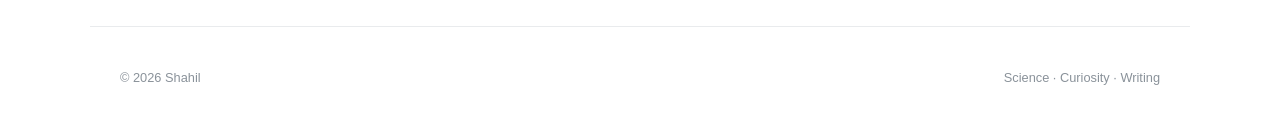
==== commit 73b6a54d: "Update index.html" ====
--- a/index.html
+++ b/index.html
@@ -29,9 +29,7 @@
 
     <div class="nav-container">
 
-        <a href="index.html" class="logo">
-            Shahil
-        </a>
+       
 
 
         <nav>
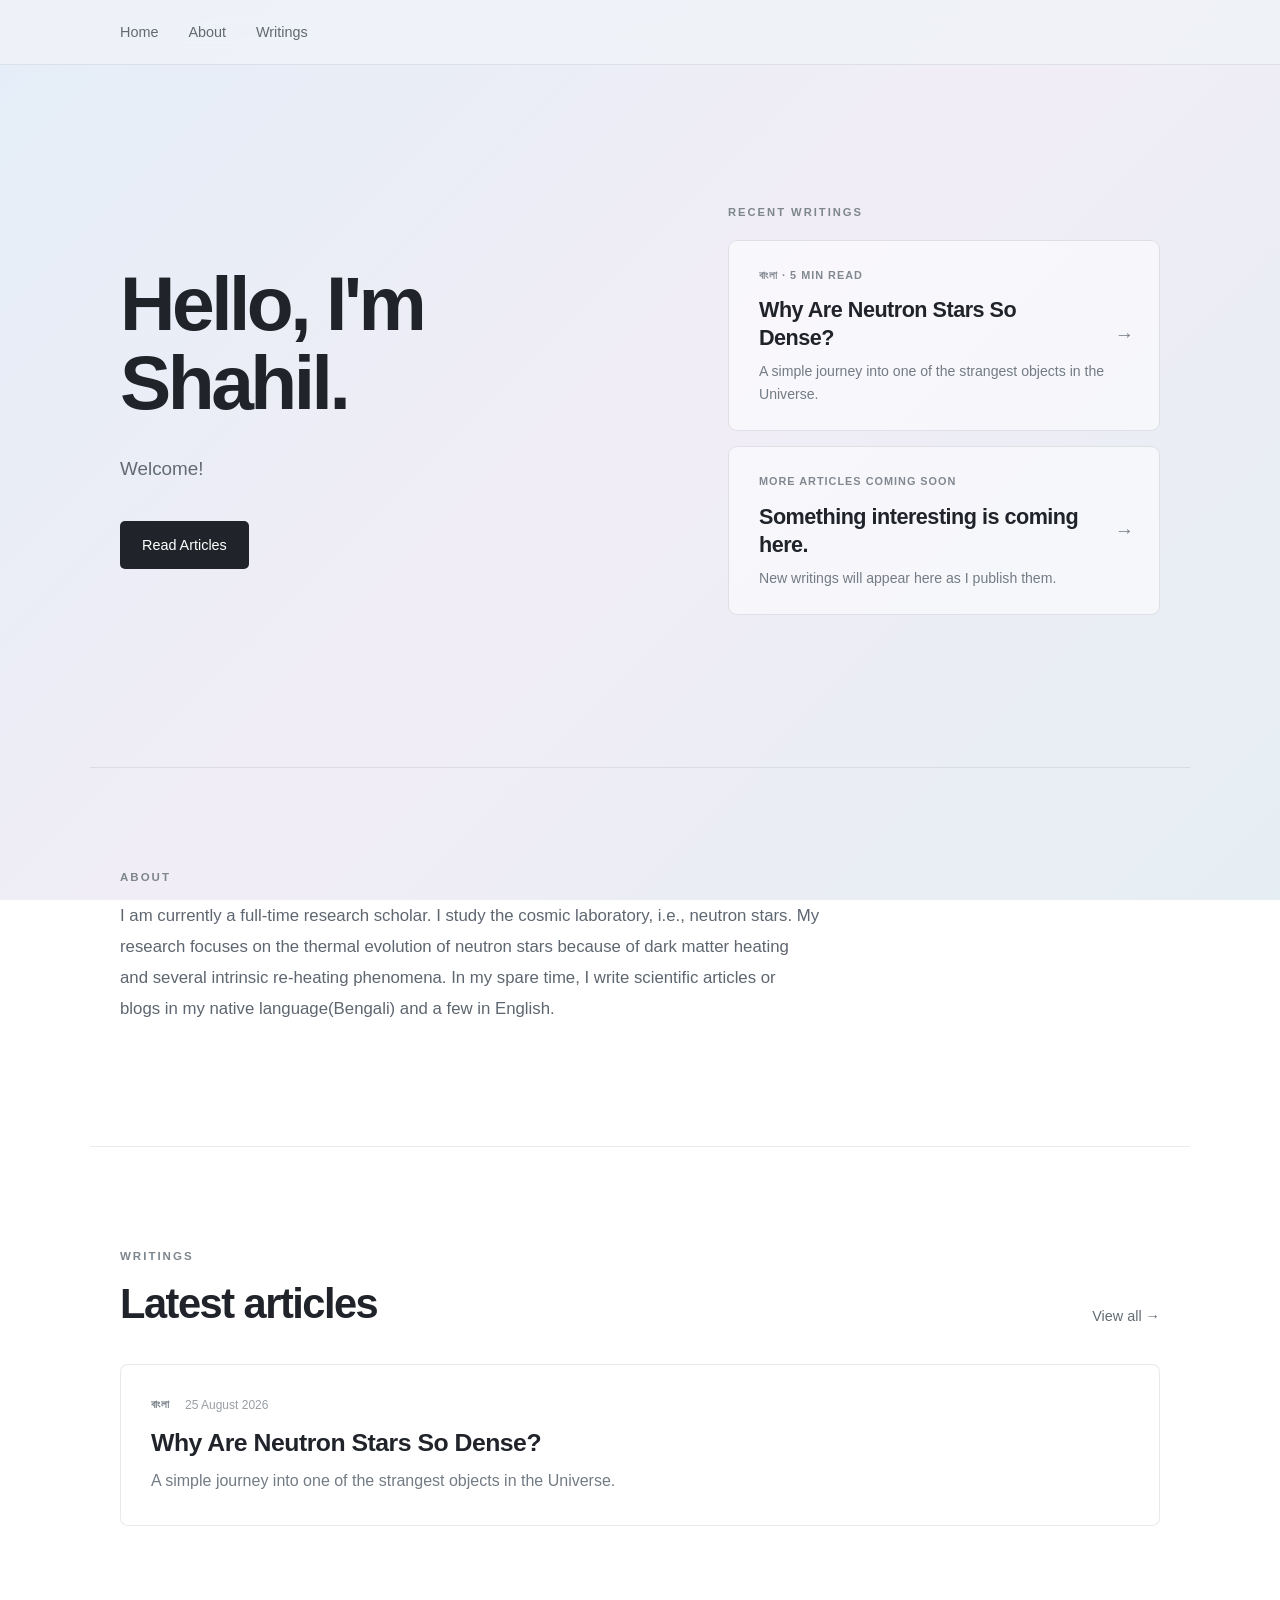
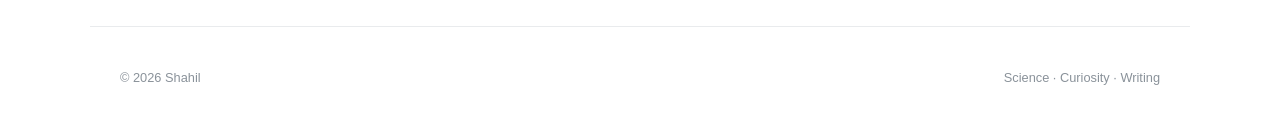
==== commit c19b8db8: "Rename 'Articles' link to 'Writings'" ====
--- a/index.html
+++ b/index.html
@@ -43,7 +43,7 @@
             </a>
 
             <a href="articles.html">
-                Articles
+                Writings
             </a>
 
         </nav>
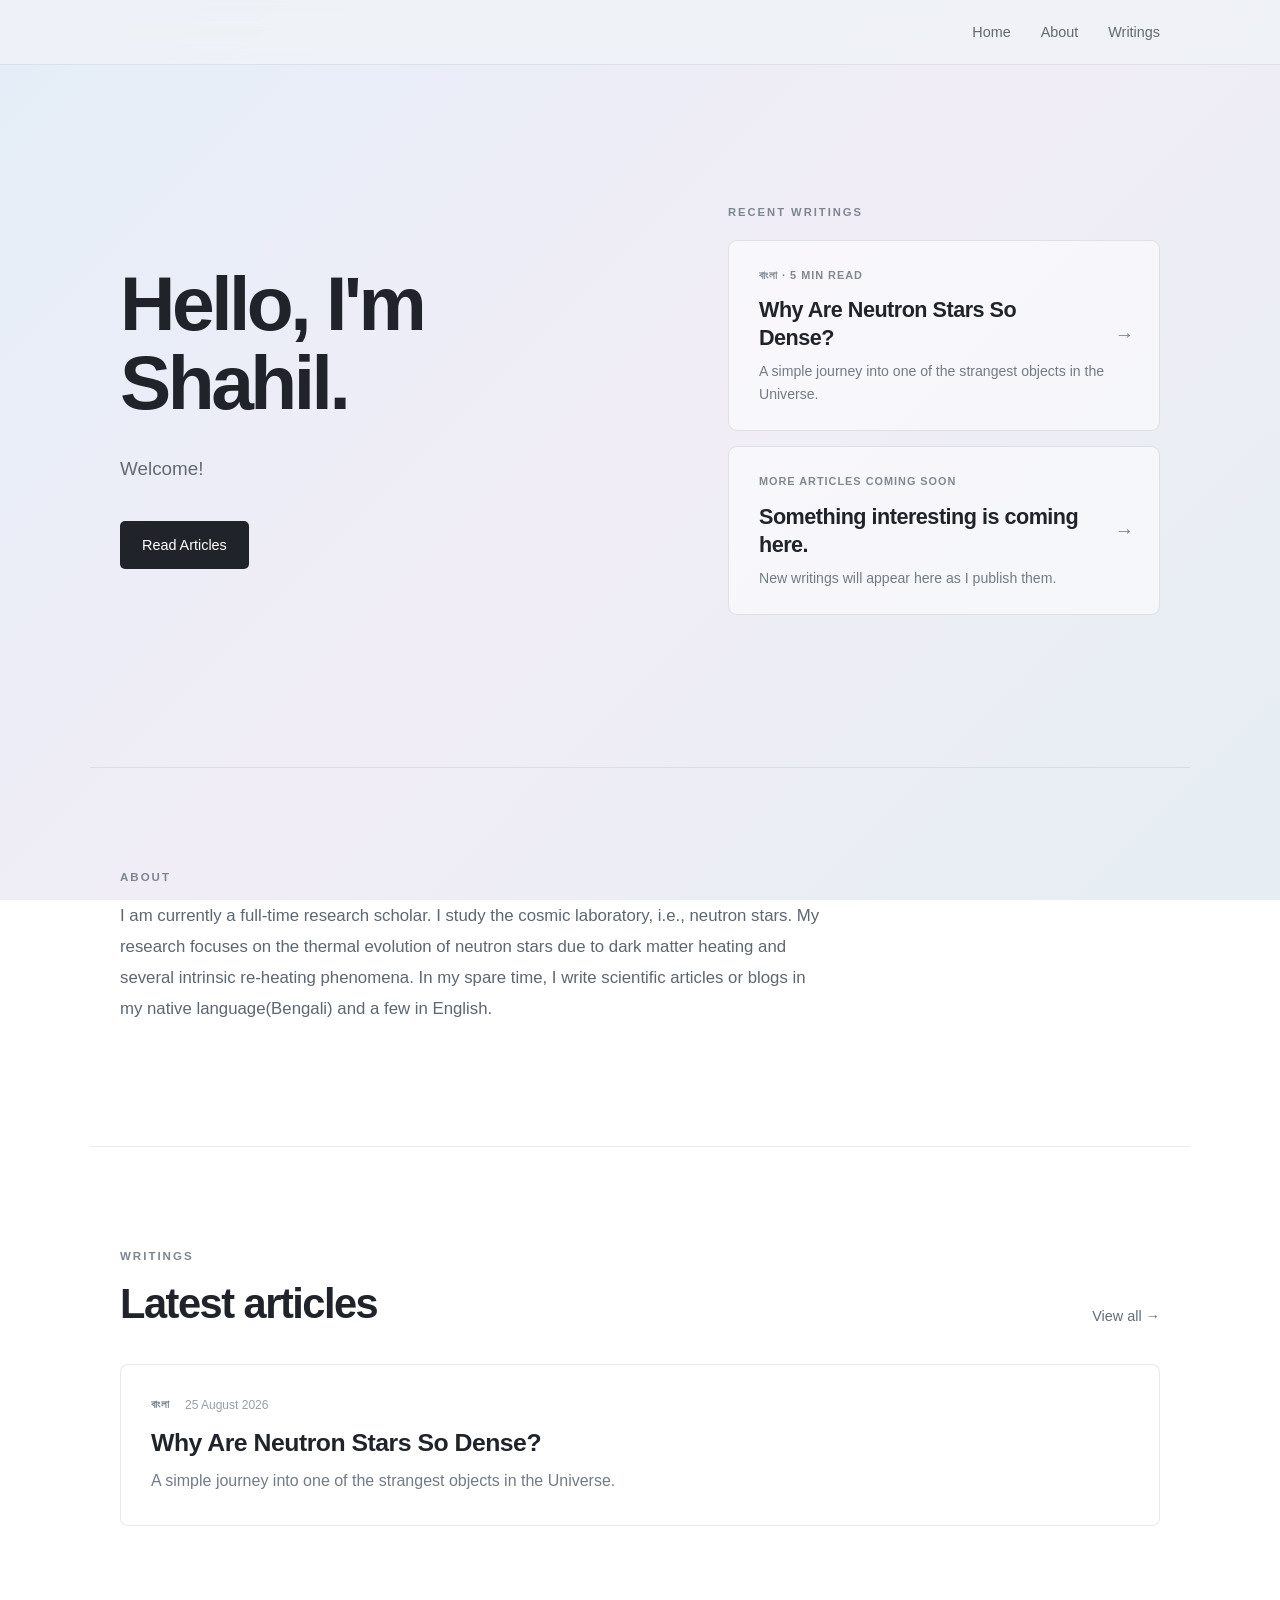
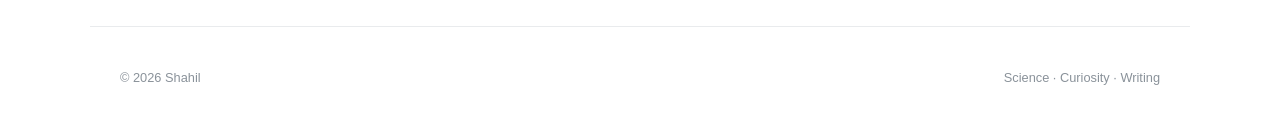
==== commit d4efeb9e: "Fix wording in about section of index.html" ====
--- a/index.html
+++ b/index.html
@@ -192,7 +192,7 @@
 
             <p>
             I am currently a full-time research scholar. I study the cosmic laboratory, i.e., neutron stars. My research focuses
-                on the thermal evolution of neutron stars because of dark matter heating and several intrinsic re-heating phenomena. 
+                on the thermal evolution of neutron stars due to dark matter heating and several intrinsic re-heating phenomena. 
                 In my spare time, I write scientific articles or blogs in my native language(Bengali) and a few in English. 
 
                 
--- a/style.css
+++ b/style.css
@@ -97,7 +97,7 @@
 
     display: flex;
 
-    justify-content: space-between;
+    justify-content: flex-end;
 
     align-items: center;
 }
